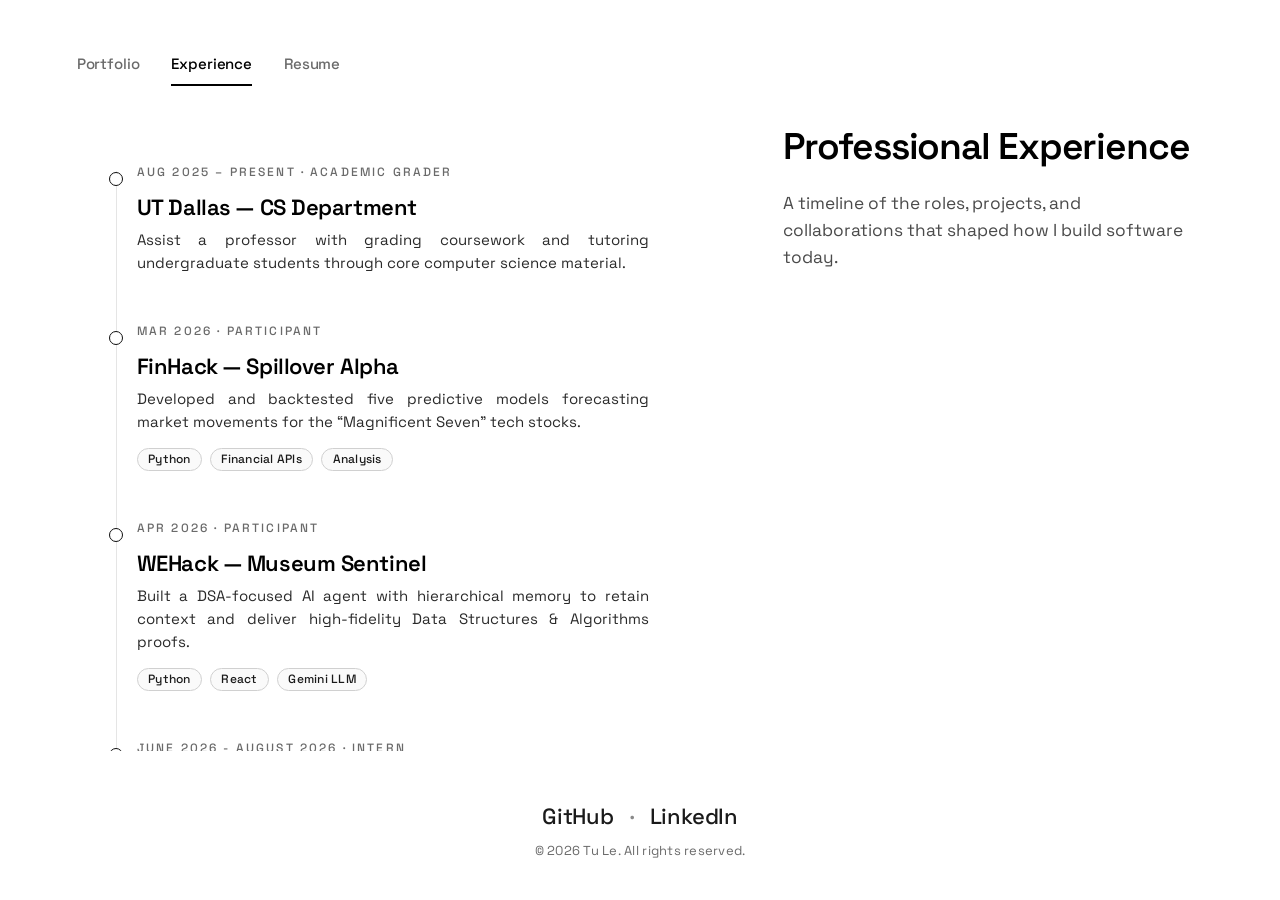
==== Frontend/src/experience.html @ 8df3e1f8 "feat: add hardened Supabase contact form with backend sync workflow Frontend restructure: - Move pag" ====
<!DOCTYPE html>
<html lang="en">
  <head>
    <meta charset="UTF-8" />
    <meta name="viewport" content="width=device-width, initial-scale=1.0" />
    <title>Experience — Tu Le</title>
    <link rel="preconnect" href="https://fonts.googleapis.com" />
    <link rel="preconnect" href="https://fonts.gstatic.com" crossorigin />
    <link
      href="https://fonts.googleapis.com/css2?family=Space+Grotesk:wght@400;500;600;700&display=swap"
      rel="stylesheet"
    />
    <link rel="stylesheet" href="./experience.css" />
  </head>
  <body>
    <main class="page">
      <nav class="top-nav reveal" aria-label="Primary">
        <a href="./homepage.html">Portfolio</a>
        <a href="./experience.html" class="is-active">Experience</a>
        <a href="../assets/TuLeResume.pdf" target="_blank" rel="noopener">Resume</a>
      </nav>

      <section class="experience" aria-labelledby="experience-heading">
        <div class="timeline-box reveal delay-1">
          <div class="timeline-scroll">
        <ol class="timeline">
          <li class="timeline-item">
            <span class="timeline-date">Aug 2025 – Present &middot; Academic Grader</span>
            <h2 class="timeline-title">UT Dallas — CS Department</h2>
            <p class="timeline-description">
              Assist a professor with grading coursework and tutoring undergraduate
              students through core computer science material.
            </p>
          </li>
          <li class="timeline-item">
            <span class="timeline-date">Mar 2026 &middot; Participant</span>
            <h2 class="timeline-title">FinHack — Spillover Alpha</h2>
            <p class="timeline-description">
              Developed and backtested five predictive models forecasting market
              movements for the &ldquo;Magnificent Seven&rdquo; tech stocks.
            </p>
            <ul class="timeline-tags" aria-label="Skills">
              <li>Python</li>
              <li>Financial APIs</li>
              <li>Analysis</li>
            </ul>
          </li>
          <li class="timeline-item">
            <span class="timeline-date">Apr 2026 &middot; Participant</span>
            <h2 class="timeline-title">WEHack — Museum Sentinel</h2>
            <p class="timeline-description">
              Built a DSA-focused AI agent with hierarchical memory to retain
              context and deliver high-fidelity Data Structures &amp; Algorithms proofs.
            </p>
            <ul class="timeline-tags" aria-label="Skills">
              <li>Python</li>
              <li>React</li>
              <li>Gemini LLM</li>
            </ul>
          </li>
          <li class="timeline-item">
            <span class="timeline-date">June 2026 - August 2026 &middot; Intern</span>
            <h2 class="timeline-title">FPT Software - Frontend Internship</h2>
            <p class="timeline-description">
              Optimized the rendering of DICOM photos within the web application, 
              improving load times and visual clarity for medical professionals.  
            </p>
            <ul class="timeline-tags" aria-label="Skills">
              <li>Angular</li>
              <li>TypeScript</li>
              <li>APIs</li>
            </ul>
          </li>
        </ol>
          </div>
        </div>

        <header class="experience-header reveal delay-2">
          <h1>Professional Experience</h1>
          <p>
            A timeline of the roles, projects, and collaborations that shaped how
            I build software today.
          </p>
        </header>
      </section>

      <footer class="footer">
        <nav aria-label="Social links">
          <a href="https://github.com/tule1205">GitHub</a>
          <span class="sep" aria-hidden="true">·</span>
          <a href="https://www.linkedin.com/in/tu-le-a29651290/">LinkedIn</a>
        </nav>
        <p class="copyright">&copy; 2026 Tu Le. All rights reserved.</p>
      </footer>
    </main>
  </body>
</html>
---- Frontend/src/experience.css ----
*,
*::before,
*::after {
  box-sizing: border-box;
  border-radius: 0;
}

html {
  -webkit-text-size-adjust: 100%;
  text-size-adjust: 100%;
  scroll-behavior: smooth;
}

@keyframes fade-up {
  from {
    opacity: 0;
    transform: translate3d(0, 1.25rem, 0);
  }
  to {
    opacity: 1;
    transform: translate3d(0, 0, 0);
  }
}

.reveal {
  opacity: 0;
  animation: fade-up 0.9s cubic-bezier(0.22, 0.61, 0.36, 1) forwards;
}

.reveal.delay-1 { animation-delay: 0.08s; }
.reveal.delay-2 { animation-delay: 0.18s; }
.reveal.delay-3 { animation-delay: 0.28s; }

@media (prefers-reduced-motion: reduce) {
  .reveal {
    opacity: 1;
    animation: none;
  }
  html {
    scroll-behavior: auto;
  }
}

body {
  margin: 0;
  height: 100vh;
  overflow: hidden;
  background-color: #ffffff;
  color: #0d0d0d;
  font-family: "Space Grotesk", system-ui, -apple-system, sans-serif;
  font-size: 1rem;
  line-height: 1.55;
  font-weight: 400;
}

a {
  color: inherit;
  text-decoration: underline;
  text-decoration-thickness: 1px;
  text-underline-offset: 0.25em;
}

a:hover,
a:focus-visible {
  text-decoration-thickness: 2px;
}

a:focus-visible {
  outline: 2px solid #0d0d0d;
  outline-offset: 4px;
}

.page {
  width: 100%;
  max-width: 112rem;
  height: 100vh;
  margin: 0 auto;
  padding: clamp(1.5rem, 4vw, 3rem) clamp(1.5rem, 6vw, 8rem)
    clamp(1.5rem, 3vw, 2.5rem);
  display: flex;
  flex-direction: column;
  gap: clamp(2rem, 4vw, 3rem);
  overflow: hidden;
}

.top-nav {
  display: flex;
  gap: clamp(1.25rem, 2.5vw, 2rem);
  align-items: center;
  font-size: 0.9375rem;
  font-weight: 500;
  letter-spacing: -0.01em;
}

.top-nav a {
  position: relative;
  text-decoration: none;
  color: #6a6a6a;
  padding: 0.25rem 0;
  transition: color 0.18s ease;
}

.top-nav a:hover,
.top-nav a:focus-visible {
  color: #000000;
}

.top-nav a.is-active {
  color: #000000;
}

.top-nav a.is-active::after {
  content: "";
  position: absolute;
  left: 0;
  right: 0;
  bottom: -0.4rem;
  height: 1.5px;
  background: #000000;
}

.experience {
  display: grid;
  grid-template-columns: 1fr;
  gap: clamp(2.5rem, 5vw, 4rem);
  flex: 1 1 auto;
  min-height: 0;
}

@media (min-width: 900px) {
  .experience {
    grid-template-columns: minmax(0, 3fr) minmax(0, 2fr);
    gap: clamp(3rem, 6vw, 6rem);
    align-items: stretch;
  }
}

.timeline-box {
  position: relative;
  min-height: 0;
  height: 100%;
  border: none;
  background: transparent;
  overflow: hidden;
}

.timeline-scroll {
  height: 100%;
  overflow-y: auto;
  padding: clamp(1.5rem, 3vw, 2.25rem) clamp(1.25rem, 2.5vw, 2rem);
  scrollbar-width: thin;
  scrollbar-color: #c8c8c8 transparent;
}

.timeline-scroll::-webkit-scrollbar {
  width: 8px;
}

.timeline-scroll::-webkit-scrollbar-track {
  background: transparent;
}

.timeline-scroll::-webkit-scrollbar-thumb {
  background: #d5d5d5;
  border-radius: 999px;
}

.timeline-scroll::-webkit-scrollbar-thumb:hover {
  background: #b0b0b0;
}

.experience-header h1 {
  margin: 0;
  font-size: clamp(2rem, 2.9vw, 2.55rem);
  font-weight: 600;
  letter-spacing: -0.03em;
  line-height: 1.05;
  color: #000000;
  white-space: nowrap;
}

.experience-header p {
  margin: clamp(1rem, 2vw, 1.5rem) 0 0;
  font-size: clamp(1rem, 1.35vw, 1.125rem);
  color: #4a4a4a;
  max-width: 28rem;
}

.timeline {
  position: relative;
  list-style: none;
  margin: 0;
  padding: 0 0 0 1.75rem;
}

.timeline::before {
  content: "";
  position: absolute;
  left: 0.4375rem;
  top: 0.5rem;
  bottom: 0.5rem;
  width: 1px;
  background: #e5e5e5;
}

.timeline-item {
  position: relative;
  padding-bottom: clamp(2.25rem, 4vw, 3rem);
  transition: transform 0.4s cubic-bezier(0.22, 0.61, 0.36, 1);
}

.timeline-item:hover {
  transform: translateX(4px);
}

.timeline-item::before {
  transition: background 0.3s ease, transform 0.3s ease;
}

.timeline-item:hover::before {
  background: #0d0d0d;
  transform: scale(1.15);
}

.timeline-item:last-child {
  padding-bottom: 0;
}

.timeline-item::before {
  content: "";
  position: absolute;
  left: -1.75rem;
  top: 0.55rem;
  width: 0.875rem;
  height: 0.875rem;
  background: #ffffff;
  border: 1.5px solid #0d0d0d;
  border-radius: 50%;
  box-sizing: border-box;
}

.timeline-item.is-current::before {
  background: #0d0d0d;
}

.timeline-date {
  display: block;
  font-size: 0.75rem;
  font-weight: 500;
  letter-spacing: 0.18em;
  text-transform: uppercase;
  color: #6a6a6a;
  margin-bottom: 0.5rem;
}

.timeline-title {
  margin: 0 0 0.25rem;
  font-size: clamp(1.125rem, 1.75vw, 1.375rem);
  font-weight: 600;
  letter-spacing: -0.02em;
  color: #000000;
}

.timeline-org {
  margin: 0 0 0.75rem;
  font-size: 0.9375rem;
  color: #4a4a4a;
}

.timeline-description {
  margin: 0;
  font-size: 0.9375rem;
  color: #2a2a2a;
  max-width: 32rem;
  text-align: justify;
  hyphens: auto;
}

.timeline-tags {
  list-style: none;
  margin: 0.875rem 0 0;
  padding: 0;
  display: flex;
  flex-wrap: wrap;
  gap: 0.4rem 0.5rem;
}

.timeline-tags li {
  font-size: 0.75rem;
  font-weight: 500;
  letter-spacing: 0.02em;
  color: #1a1a1a;
  padding: 0.3rem 0.65rem;
  border: 1px solid #d0d0d0;
  background: #fafafa;
  line-height: 1;
  border-radius: 999px;
}

.footer {
  display: flex;
  flex-direction: column;
  align-items: center;
  text-align: center;
  gap: 0.5rem;
  padding-top: 0;
  font-size: 0.9375rem;
  color: #1a1a1a;
  flex-shrink: 0;
}

.footer nav {
  display: flex;
  flex-wrap: wrap;
  justify-content: center;
  align-items: baseline;
  gap: 1rem;
  font-size: clamp(1.125rem, 1.75vw, 1.375rem);
  font-weight: 500;
  letter-spacing: -0.01em;
}

.footer nav .sep {
  color: #8a8a8a;
  -webkit-user-select: none;
  user-select: none;
}

.footer nav a {
  text-decoration: none;
  position: relative;
}

.footer nav a::after {
  content: "";
  position: absolute;
  left: 0;
  right: 0;
  bottom: -0.2em;
  height: 1.5px;
  background: currentColor;
  transform: scaleX(0);
  transform-origin: center;
  transition: transform 0.4s cubic-bezier(0.22, 0.61, 0.36, 1);
}

.footer nav a:hover::after,
.footer nav a:focus-visible::after {
  transform: scaleX(1);
}

.copyright {
  margin: 0;
  font-size: 0.8125rem;
  color: #6a6a6a;
  letter-spacing: 0.02em;
}
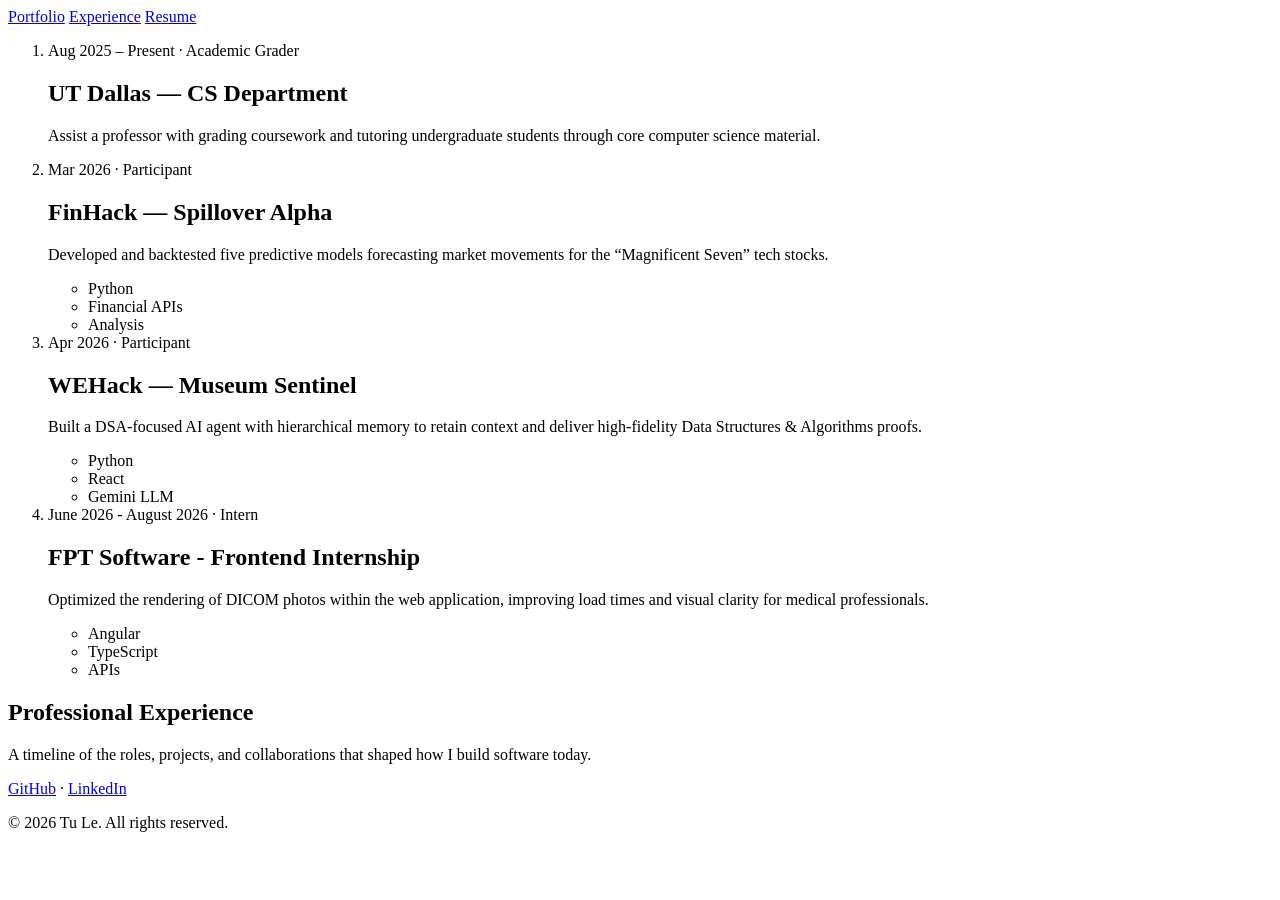
==== commit 53d2bf3b: "fix(frontend): use absolute paths so rewrites don't break CSS/JS loading Co-authored-by: Cursor <cur" ====
--- a/Frontend/src/experience.html
+++ b/Frontend/src/experience.html
@@ -10,14 +10,14 @@
       href="https://fonts.googleapis.com/css2?family=Space+Grotesk:wght@400;500;600;700&display=swap"
       rel="stylesheet"
     />
-    <link rel="stylesheet" href="./experience.css" />
+    <link rel="stylesheet" href="/src/experience.css" />
   </head>
   <body>
     <main class="page">
       <nav class="top-nav reveal" aria-label="Primary">
-        <a href="./homepage.html">Portfolio</a>
-        <a href="./experience.html" class="is-active">Experience</a>
-        <a href="../assets/TuLeResume.pdf" target="_blank" rel="noopener">Resume</a>
+        <a href="/">Portfolio</a>
+        <a href="/experience" class="is-active">Experience</a>
+        <a href="/assets/TuLeResume.pdf" target="_blank" rel="noopener">Resume</a>
       </nav>
 
       <section class="experience" aria-labelledby="experience-heading">
